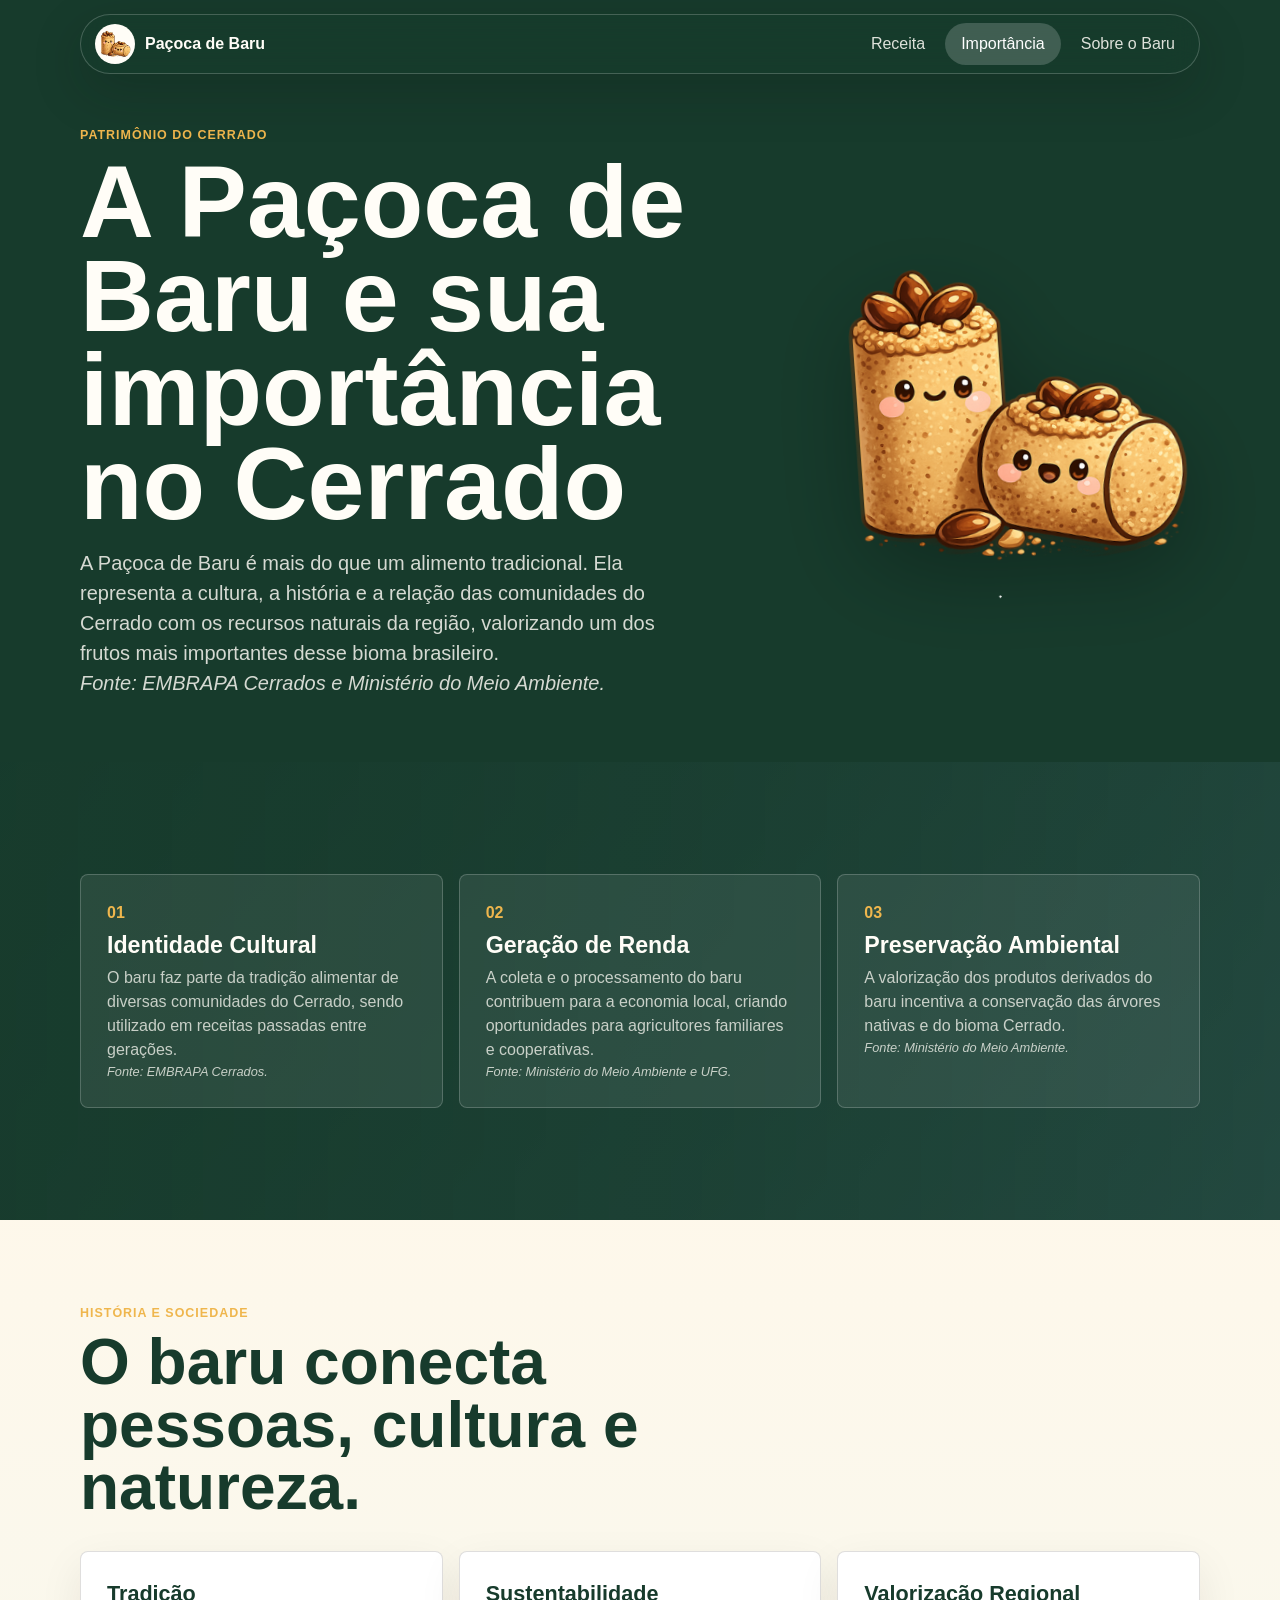
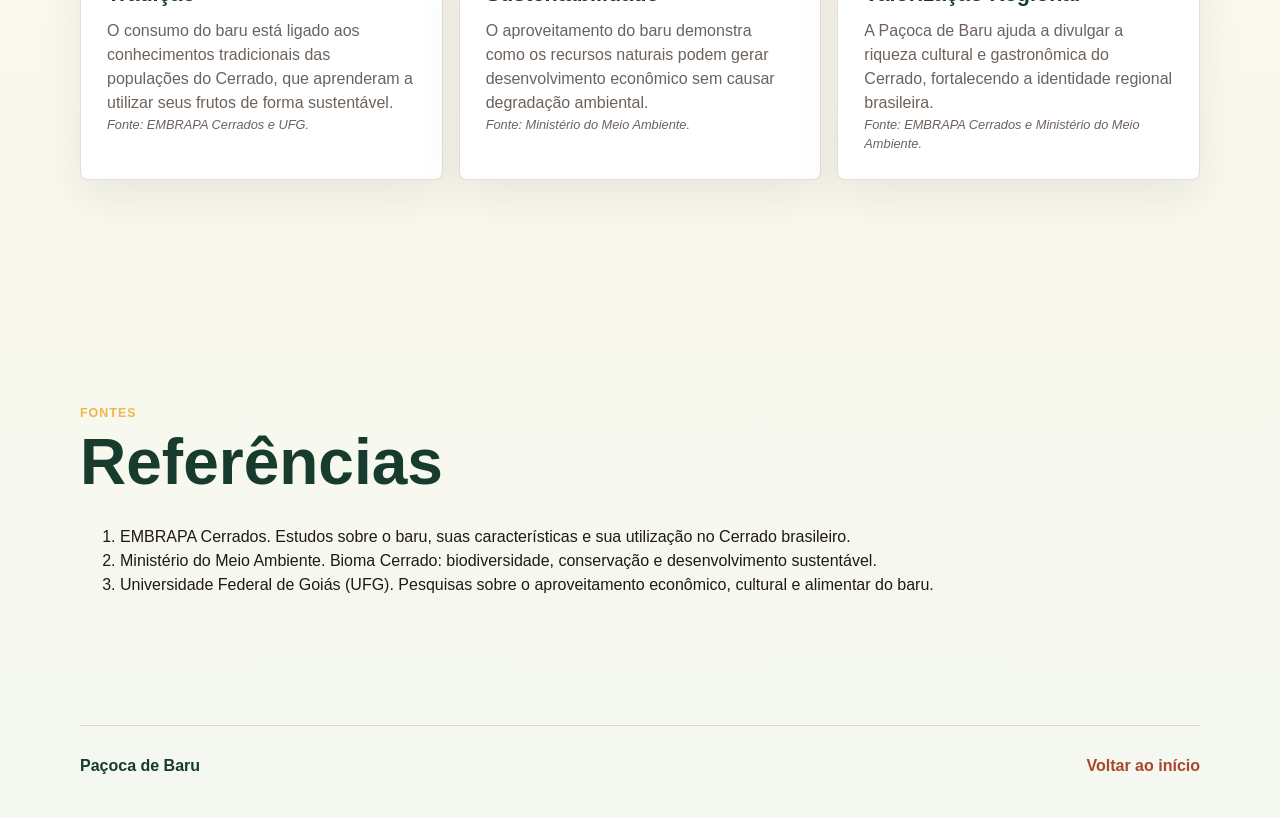
==== index.html @ 66dc529a "Add files via upload" ====
<!DOCTYPE html>
<html lang="pt-br">
<head>
    <meta charset="UTF-8">
    <meta name="viewport" content="width=device-width, initial-scale=1.0">
    <title>Importância da Paçoca de Baru</title>

    <link rel="stylesheet" href="style.css">
    <link rel="shortcut icon" href="imagens/paçoca.png" type="image/x-icon">
</head>
<body>

<header class="site-header">
    <nav class="nav" aria-label="Navegação principal">
        <a class="brand" href="index.html">
            <img src="imagens/paçoca.png" alt="">
            <span>Paçoca de Baru</span>
        </a>

        <button class="menu-toggle" type="button">
            <span></span>
            <span></span>
            <span></span>
        </button>

        <ul class="menu">
            <li><a href="sabores.html">Receita</a></li>
            <li><a class="is-active" href="index.html">Importância</a></li>
            <li><a href="pedido.html">Sobre o Baru</a></li>
        </ul>
    </nav>
</header>

<main>

    <section class="page-hero" aria-labelledby="baru-title">
        <div>
            <p class="eyebrow">Patrimônio do Cerrado</p>

            <h1 id="baru-title">
                A Paçoca de Baru e sua importância no Cerrado
            </h1>

            <p>
                A Paçoca de Baru é mais do que um alimento tradicional.
                Ela representa a cultura, a história e a relação das
                comunidades do Cerrado com os recursos naturais da região,
                valorizando um dos frutos mais importantes desse bioma
                brasileiro.
            </p>

            <p class="fonte">
                Fonte: EMBRAPA Cerrados e Ministério do Meio Ambiente.
            </p>
        </div>

        <img src="imagens/paçoca.png" alt="Paçoca de Baru">
    </section>

    <section class="section ingredients">

        <div class="ingredient-list">

            <article>
                <span>01</span>

                <h3>Identidade Cultural</h3>

                <p>
                    O baru faz parte da tradição alimentar de diversas
                    comunidades do Cerrado, sendo utilizado em receitas
                    passadas entre gerações.
                </p>

                <p class="fonte">
                    Fonte: EMBRAPA Cerrados.
                </p>
            </article>

            <article>
                <span>02</span>

                <h3>Geração de Renda</h3>

                <p>
                    A coleta e o processamento do baru contribuem para a
                    economia local, criando oportunidades para agricultores
                    familiares e cooperativas.
                </p>

                <p class="fonte">
                    Fonte: Ministério do Meio Ambiente e UFG.
                </p>
            </article>

            <article>
                <span>03</span>

                <h3>Preservação Ambiental</h3>

                <p>
                    A valorização dos produtos derivados do baru incentiva
                    a conservação das árvores nativas e do bioma Cerrado.
                </p>

                <p class="fonte">
                    Fonte: Ministério do Meio Ambiente.
                </p>
            </article>

        </div>

    </section>

    <section class="section detail-section">

        <div class="section-heading">
            <p class="section-kicker">História e Sociedade</p>

            <h2>
                O baru conecta pessoas, cultura e natureza.
            </h2>
        </div>

        <div class="detail-grid">

            <article>
                <h3>Tradição</h3>

                <p>
                    O consumo do baru está ligado aos conhecimentos
                    tradicionais das populações do Cerrado, que aprenderam
                    a utilizar seus frutos de forma sustentável.
                </p>

                <p class="fonte">
                    Fonte: EMBRAPA Cerrados e UFG.
                </p>
            </article>

            <article>
                <h3>Sustentabilidade</h3>

                <p>
                    O aproveitamento do baru demonstra como os recursos
                    naturais podem gerar desenvolvimento econômico sem
                    causar degradação ambiental.
                </p>

                <p class="fonte">
                    Fonte: Ministério do Meio Ambiente.
                </p>
            </article>

            <article>
                <h3>Valorização Regional</h3>

                <p>
                    A Paçoca de Baru ajuda a divulgar a riqueza cultural
                    e gastronômica do Cerrado, fortalecendo a identidade
                    regional brasileira.
                </p>

                <p class="fonte">
                    Fonte: EMBRAPA Cerrados e Ministério do Meio Ambiente.
                </p>
            </article>

        </div>

    </section>

    <section class="section">

        <div class="section-heading">
            <p class="section-kicker">Fontes</p>
            <h2>Referências</h2>
        </div>

        <ol>
            <li>
                EMBRAPA Cerrados. Estudos sobre o baru, suas características
                e sua utilização no Cerrado brasileiro.
            </li>

            <li>
                Ministério do Meio Ambiente. Bioma Cerrado:
                biodiversidade, conservação e desenvolvimento sustentável.
            </li>

            <li>
                Universidade Federal de Goiás (UFG). Pesquisas sobre
                o aproveitamento econômico, cultural e alimentar do baru.
            </li>
        </ol>

    </section>

</main>

<footer class="footer">
    <p>Paçoca de Baru</p>
    <a href="index.html">Voltar ao início</a>
</footer>

<script src="script.js"></script>

</body>
</html>
---- style.css ----
:root {
    --ink: #211914;
    --muted: #6d625b;
    --paper: #fffdf7;
    --cream: #fff4df;
    --leaf: #265a40;
    --leaf-dark: #173b2c;
    --leaf-soft: #e5efe5;
    --baru: #d9643d;
    --baru-dark: #a9462c;
    --cocoa: #57362b;
    --gold: #efb64d;
    --sky: #4d7886;
    --line: rgba(33, 25, 20, 0.14);
    --shadow: 0 22px 60px rgba(29, 22, 17, 0.14);
    --shadow-strong: 0 26px 70px rgba(16, 28, 21, 0.2);
    --focus: 0 0 0 4px rgba(239, 182, 77, 0.26);
}

* {
    box-sizing: border-box;
}

html {
    scroll-behavior: smooth;
}

body {
    margin: 0;
    color: var(--ink);
    background:
        linear-gradient(180deg, #fffdf7 0%, #fff8ea 44%, #f4f8f0 100%);
    font-family: Arial, Helvetica, sans-serif;
    line-height: 1.5;
}

body.menu-open {
    overflow: hidden;
}

img {
    display: block;
    max-width: 100%;
}

a {
    color: inherit;
    text-decoration: none;
}

::selection {
    color: #fffdf7;
    background: var(--baru-dark);
}

button,
input,
select {
    font: inherit;
}

.site-header {
    position: fixed;
    z-index: 20;
    top: 0;
    left: 0;
    width: 100%;
    padding: 14px clamp(16px, 4vw, 48px);
    transition: padding 180ms ease;
}

.site-header.is-scrolled {
    padding-top: 8px;
}

.nav {
    width: min(1120px, 100%);
    min-height: 58px;
    margin: 0 auto;
    padding: 8px 8px 8px 14px;
    display: flex;
    align-items: center;
    justify-content: space-between;
    gap: 16px;
    color: #fffdf7;
    background: rgba(23, 59, 44, 0.78);
    border: 1px solid rgba(255, 255, 255, 0.2);
    border-radius: 999px;
    backdrop-filter: blur(16px);
    box-shadow: 0 18px 50px rgba(12, 25, 18, 0.22);
    transition: background 180ms ease, border-color 180ms ease, box-shadow 180ms ease;
}

.site-header.is-scrolled .nav {
    background: rgba(23, 59, 44, 0.92);
    border-color: rgba(255, 255, 255, 0.26);
    box-shadow: 0 18px 48px rgba(12, 25, 18, 0.28);
}

.brand {
    min-width: 0;
    display: inline-flex;
    align-items: center;
    gap: 10px;
    font-size: 1rem;
    font-weight: 800;
    letter-spacing: 0;
}

.brand img {
    width: 40px;
    height: 40px;
    padding: 3px;
    object-fit: contain;
    background: #fffdf7;
    border-radius: 50%;
}

.menu {
    margin: 0;
    padding: 0;
    display: flex;
    align-items: center;
    gap: 4px;
    list-style: none;
}

.menu a {
    display: inline-flex;
    align-items: center;
    justify-content: center;
    min-height: 42px;
    padding: 0 16px;
    color: rgba(255, 253, 247, 0.86);
    border-radius: 999px;
    transition: background 160ms ease, color 160ms ease;
}

.menu a:hover,
.menu a:focus-visible {
    color: #fff;
    background: rgba(255, 255, 255, 0.14);
    outline: none;
}

.menu a.is-active {
    color: #fff;
    background: rgba(255, 255, 255, 0.18);
}

.menu-toggle {
    width: 44px;
    height: 44px;
    display: none;
    align-items: center;
    justify-content: center;
    flex-direction: column;
    gap: 5px;
    color: #fff;
    background: rgba(255, 255, 255, 0.13);
    border: 0;
    border-radius: 50%;
    cursor: pointer;
}

.menu-toggle span {
    width: 18px;
    height: 2px;
    background: currentColor;
    border-radius: 999px;
    transition: transform 180ms ease, opacity 180ms ease;
}

.menu-toggle[aria-expanded="true"] span:nth-child(1) {
    transform: translateY(7px) rotate(45deg);
}

.menu-toggle[aria-expanded="true"] span:nth-child(2) {
    opacity: 0;
}

.menu-toggle[aria-expanded="true"] span:nth-child(3) {
    transform: translateY(-7px) rotate(-45deg);
}

.hero {
    position: relative;
    min-height: 86svh;
    padding: 110px clamp(20px, 7vw, 96px) 64px;
    display: flex;
    align-items: center;
    overflow: hidden;
    color: #fffdf7;
    background:
        linear-gradient(110deg, rgba(18, 43, 32, 0.98) 0%, rgba(21, 70, 49, 0.93) 52%, rgba(93, 54, 36, 0.76) 100%),
        repeating-linear-gradient(90deg, rgba(255, 255, 255, 0.055) 0 1px, transparent 1px 86px),
        var(--leaf-dark);
}

.hero::before {
    content: "";
    position: absolute;
    inset: auto 0 0;
    height: 42%;
    background:
        linear-gradient(180deg, transparent, rgba(9, 22, 16, 0.3)),
        repeating-linear-gradient(-6deg, rgba(255, 253, 247, 0.08) 0 2px, transparent 2px 24px);
    opacity: 0.58;
    pointer-events: none;
}

.hero-art {
    position: absolute;
    right: max(-52px, -4vw);
    bottom: -22px;
    width: min(52vw, 580px);
    min-width: 360px;
    opacity: 0.88;
    filter: drop-shadow(0 34px 54px rgba(0, 0, 0, 0.34));
    transform: rotate(-5deg);
    animation: productFloat 7s ease-in-out infinite;
}

.hero-shade {
    position: absolute;
    inset: 0;
    background:
        linear-gradient(90deg, rgba(15, 34, 25, 0.38), rgba(15, 34, 25, 0.08) 58%, rgba(15, 34, 25, 0.42)),
        linear-gradient(180deg, rgba(15, 34, 25, 0.1), rgba(15, 34, 25, 0.42));
}

.hero-content {
    position: relative;
    z-index: 2;
    width: min(680px, 100%);
}

.hero-badge {
    width: fit-content;
    max-width: 100%;
    margin-bottom: 18px;
    padding: 8px 12px;
    display: inline-flex;
    align-items: center;
    gap: 10px;
    color: #fffdf7;
    background: rgba(255, 255, 255, 0.12);
    border: 1px solid rgba(255, 255, 255, 0.2);
    border-radius: 999px;
    box-shadow: 0 14px 34px rgba(9, 22, 16, 0.16);
    backdrop-filter: blur(12px);
}

.hero-badge span {
    padding: 4px 8px;
    color: var(--leaf-dark);
    background: var(--gold);
    border-radius: 999px;
    font-size: 0.74rem;
    font-weight: 900;
    text-transform: uppercase;
}

.hero-badge strong {
    min-width: 0;
    font-size: 0.88rem;
}

.eyebrow,
.section-kicker,
.tag {
    margin: 0;
    color: var(--gold);
    font-size: 0.78rem;
    font-weight: 800;
    letter-spacing: 0.08em;
    text-transform: uppercase;
}

.hero h1 {
    max-width: 10ch;
    margin: 10px 0 14px;
    font-size: clamp(3.3rem, 10vw, 7.8rem);
    line-height: 0.88;
    letter-spacing: 0;
}

.hero-copy {
    max-width: 620px;
    margin: 0;
    color: rgba(255, 253, 247, 0.88);
    font-size: clamp(1.05rem, 2.2vw, 1.35rem);
}

.hero-actions {
    margin-top: 28px;
    display: flex;
    flex-wrap: wrap;
    gap: 12px;
}

.button {
    min-height: 48px;
    padding: 0 22px;
    display: inline-flex;
    align-items: center;
    justify-content: center;
    border: 1px solid transparent;
    border-radius: 999px;
    font-weight: 800;
    cursor: pointer;
    transition: transform 160ms ease, box-shadow 160ms ease, background 160ms ease;
}

.button:hover,
.button:focus-visible,
.select-flavor:hover,
.select-flavor:focus-visible {
    transform: translateY(-2px);
    outline: none;
}

.button:focus-visible,
.select-flavor:focus-visible,
.menu-toggle:focus-visible {
    box-shadow: var(--focus);
}

.button.primary {
    color: var(--leaf-dark);
    background: var(--gold);
    box-shadow: 0 14px 32px rgba(239, 182, 77, 0.3);
}

.button.ghost {
    color: #fffdf7;
    border-color: rgba(255, 255, 255, 0.35);
    background: rgba(255, 255, 255, 0.1);
}

.button.full {
    width: 100%;
}

.hero-facts {
    max-width: 560px;
    margin: 34px 0 0;
    display: grid;
    grid-template-columns: repeat(3, minmax(0, 1fr));
    gap: 10px;
}

.hero-facts div {
    padding: 16px;
    border: 1px solid rgba(255, 255, 255, 0.18);
    border-radius: 8px;
    background: rgba(255, 255, 255, 0.09);
}

.hero-facts dt {
    font-size: clamp(1.35rem, 3vw, 2rem);
    font-weight: 900;
}

.hero-facts dd {
    margin: 0;
    color: rgba(255, 253, 247, 0.72);
}

.page-hero {
    min-height: 560px;
    padding: 126px max(20px, calc((100vw - 1120px) / 2)) 64px;
    display: grid;
    grid-template-columns: minmax(0, 1fr) minmax(260px, 380px);
    gap: clamp(24px, 7vw, 86px);
    align-items: center;
    color: #fffdf7;
    background: var(--leaf-dark);
    overflow: hidden;
}

.page-hero.compact {
    min-height: 500px;
}

.page-hero h1 {
    max-width: 11ch;
    margin: 10px 0 16px;
    font-size: clamp(3rem, 8vw, 6.4rem);
    line-height: 0.92;
    letter-spacing: 0;
}

.page-hero p:not(.eyebrow) {
    max-width: 620px;
    margin: 0;
    color: rgba(255, 253, 247, 0.82);
    font-size: clamp(1.03rem, 2.2vw, 1.25rem);
}

.page-hero img {
    width: 100%;
    min-width: 260px;
    filter: drop-shadow(0 28px 44px rgba(0, 0, 0, 0.28));
    transform: rotate(-4deg);
}

.story-band {
    width: min(1120px, calc(100% - 40px));
    margin: 28px auto 0;
    padding: clamp(24px, 5vw, 44px) 0;
    display: grid;
    grid-template-columns: 0.9fr 1.1fr;
    gap: clamp(22px, 6vw, 80px);
    align-items: start;
    border-bottom: 1px solid var(--line);
}

.story-band h2,
.section-heading h2,
.order-copy h2 {
    margin: 8px 0 0;
    color: var(--ink);
    font-size: clamp(2rem, 5vw, 4.4rem);
    line-height: 0.98;
    letter-spacing: 0;
}

.story-copy > p {
    margin: 0;
    color: var(--muted);
    font-size: clamp(1rem, 2vw, 1.2rem);
}

.story-points {
    margin: 22px 0 0;
    padding: 0;
    display: grid;
    gap: 10px;
    list-style: none;
}

.story-points li {
    padding: 14px 16px;
    display: grid;
    grid-template-columns: minmax(140px, 0.45fr) 1fr;
    gap: 16px;
    align-items: center;
    background: rgba(255, 255, 255, 0.72);
    border: 1px solid var(--line);
    border-radius: 8px;
}

.story-points strong {
    color: var(--leaf-dark);
}

.story-points span {
    color: var(--muted);
}

.section {
    width: min(1120px, calc(100% - 40px));
    margin: 0 auto;
    padding: clamp(64px, 10vw, 112px) 0;
}

.section-heading {
    max-width: 690px;
    margin-bottom: 32px;
}

.section-heading h2 {
    color: var(--leaf-dark);
}

.quick-grid {
    display: grid;
    grid-template-columns: repeat(3, minmax(0, 1fr));
    gap: 18px;
}

.quick-card {
    min-height: 300px;
    padding: 24px;
    display: flex;
    flex-direction: column;
    justify-content: flex-end;
    overflow: hidden;
    position: relative;
    color: #fffdf7;
    background: var(--leaf);
    border-radius: 8px;
    box-shadow: 0 16px 44px rgba(33, 25, 20, 0.1);
    transition: transform 180ms ease, box-shadow 180ms ease;
}

.quick-card:hover,
.quick-card:focus-visible {
    transform: translateY(-4px);
    box-shadow: 0 22px 60px rgba(33, 25, 20, 0.16);
    outline: none;
}

.quick-card:nth-child(2) {
    background: var(--sky);
}

.quick-card:nth-child(3) {
    background: var(--baru-dark);
}

.quick-card img {
    position: absolute;
    top: 18px;
    right: -24px;
    width: 190px;
    opacity: 0.42;
    transform: rotate(-10deg);
}

.quick-card span {
    position: relative;
    z-index: 1;
    font-size: 1.6rem;
    font-weight: 900;
}

.quick-card p {
    position: relative;
    z-index: 1;
    max-width: 24ch;
    margin: 8px 0 0;
    color: rgba(255, 253, 247, 0.76);
}

.craft-section {
    padding-bottom: clamp(44px, 7vw, 82px);
}

.craft-grid {
    display: grid;
    grid-template-columns: repeat(3, minmax(0, 1fr));
    gap: 16px;
}

.craft-card {
    position: relative;
    min-height: 240px;
    padding: 26px;
    overflow: hidden;
    color: #fffdf7;
    background:
        linear-gradient(180deg, rgba(23, 59, 44, 0.94), rgba(21, 50, 38, 0.98)),
        var(--leaf-dark);
    border: 1px solid rgba(255, 255, 255, 0.16);
    border-radius: 8px;
    box-shadow: var(--shadow-strong);
}

.craft-card::after {
    content: "";
    position: absolute;
    right: -24px;
    bottom: -30px;
    width: 150px;
    height: 150px;
    background: repeating-linear-gradient(45deg, rgba(239, 182, 77, 0.3) 0 5px, transparent 5px 16px);
    transform: rotate(8deg);
    opacity: 0.5;
}

.craft-card:nth-child(2) {
    background:
        linear-gradient(180deg, rgba(77, 120, 134, 0.94), rgba(37, 74, 86, 0.98)),
        var(--sky);
}

.craft-card:nth-child(3) {
    background:
        linear-gradient(180deg, rgba(169, 70, 44, 0.95), rgba(101, 49, 33, 0.98)),
        var(--baru-dark);
}

.craft-card span,
.craft-card h3,
.craft-card p {
    position: relative;
    z-index: 1;
}

.craft-card span {
    color: var(--gold);
    font-weight: 900;
}

.craft-card h3 {
    margin: 46px 0 10px;
    font-size: 1.55rem;
    line-height: 1.08;
}

.craft-card p {
    max-width: 27ch;
    margin: 0;
    color: rgba(255, 253, 247, 0.78);
}

.taste-note {
    margin-top: 18px;
    padding: 18px 20px;
    display: flex;
    align-items: center;
    justify-content: space-between;
    gap: 14px;
    color: var(--leaf-dark);
    background: var(--leaf-soft);
    border: 1px solid rgba(38, 90, 64, 0.18);
    border-radius: 8px;
}

.taste-note a {
    min-height: 42px;
    padding: 0 16px;
    display: inline-flex;
    align-items: center;
    justify-content: center;
    flex: 0 0 auto;
    color: #fffdf7;
    background: var(--leaf);
    border-radius: 999px;
    font-weight: 800;
}

.flavor-grid {
    display: grid;
    grid-template-columns: repeat(3, minmax(0, 1fr));
    gap: 18px;
}

.flavor-card {
    min-width: 0;
    display: flex;
    flex-direction: column;
    overflow: hidden;
    background: #fff;
    border: 1px solid var(--line);
    border-radius: 8px;
    box-shadow: 0 16px 44px rgba(33, 25, 20, 0.08);
    transition: transform 180ms ease, box-shadow 180ms ease, border-color 180ms ease;
}

.flavor-card.is-selected {
    border-color: rgba(38, 90, 64, 0.52);
    box-shadow: 0 20px 60px rgba(38, 90, 64, 0.18);
    transform: translateY(-4px);
}

.flavor-image {
    min-height: 210px;
    display: grid;
    place-items: center;
    background: linear-gradient(135deg, #fff4df, #f7c36b);
}

.flavor-image.cocoa {
    background: linear-gradient(135deg, #f5e8dd, #8a5040);
}

.flavor-image.crunch {
    background: linear-gradient(135deg, #eef4e5, #4d7886);
}

.flavor-image img {
    width: 72%;
    max-height: 210px;
    object-fit: contain;
    filter: drop-shadow(0 18px 28px rgba(33, 25, 20, 0.18));
}

.flavor-content {
    padding: 22px;
    display: flex;
    flex: 1;
    flex-direction: column;
}

.flavor-content h3,
.ingredient-list h3 {
    margin: 8px 0 8px;
    font-size: 1.45rem;
    line-height: 1.1;
}

.flavor-content p:not(.tag),
.ingredient-list p,
.order-copy p {
    margin: 0;
    color: var(--muted);
}

.select-flavor {
    min-height: 44px;
    margin-top: auto;
    padding: 0 18px;
    display: inline-flex;
    align-items: center;
    justify-content: center;
    color: #fff;
    background: var(--leaf);
    border: 0;
    border-radius: 999px;
    font-weight: 800;
    cursor: pointer;
    transition: transform 160ms ease, background 160ms ease;
}

.select-flavor:hover,
.select-flavor:focus-visible {
    background: var(--leaf-dark);
}

.ingredients {
    width: 100%;
    max-width: none;
    padding-inline: max(20px, calc((100vw - 1120px) / 2));
    color: #fffdf7;
    background:
        linear-gradient(90deg, rgba(23, 59, 44, 0.94), rgba(23, 59, 44, 0.78)),
        linear-gradient(135deg, var(--leaf-dark), var(--sky));
}

.ingredients .section-heading h2,
.ingredients .ingredient-list h3 {
    color: #fffdf7;
}

.ingredient-list {
    display: grid;
    grid-template-columns: repeat(3, minmax(0, 1fr));
    gap: 16px;
}

.ingredient-list article {
    padding: 26px;
    border: 1px solid rgba(255, 255, 255, 0.2);
    border-radius: 8px;
    background: rgba(255, 255, 255, 0.08);
}

.ingredient-list span {
    color: var(--gold);
    font-weight: 900;
}

.ingredient-list p {
    color: rgba(255, 253, 247, 0.74);
}

.detail-section {
    padding-top: clamp(54px, 8vw, 84px);
}

.detail-grid {
    display: grid;
    grid-template-columns: repeat(3, minmax(0, 1fr));
    gap: 16px;
}

.detail-grid article {
    padding: 26px;
    background: #fff;
    border: 1px solid var(--line);
    border-radius: 8px;
    box-shadow: 0 16px 44px rgba(33, 25, 20, 0.08);
}

.detail-grid h3 {
    margin: 0 0 8px;
    color: var(--leaf-dark);
    font-size: 1.35rem;
}

.detail-grid p {
    margin: 0;
    color: var(--muted);
}

.order-section {
    display: grid;
    grid-template-columns: 0.88fr 1fr;
    gap: clamp(28px, 7vw, 84px);
    align-items: start;
}

.order-copy {
    position: sticky;
    top: 110px;
}

.order-card {
    padding: clamp(22px, 4vw, 36px);
    background: #fff;
    border: 1px solid var(--line);
    border-radius: 8px;
    box-shadow: var(--shadow);
}

.field,
.field-group {
    margin-bottom: 18px;
}

.field-group {
    display: grid;
    grid-template-columns: 1fr 150px;
    gap: 14px;
}

label {
    display: block;
    margin-bottom: 8px;
    color: var(--leaf-dark);
    font-size: 0.9rem;
    font-weight: 800;
}

input,
select {
    width: 100%;
    min-height: 48px;
    padding: 0 14px;
    color: var(--ink);
    background: #fffdf7;
    border: 1px solid var(--line);
    border-radius: 8px;
    outline: none;
    transition: border-color 160ms ease, box-shadow 160ms ease;
}

input:focus,
select:focus {
    border-color: var(--leaf);
    box-shadow: 0 0 0 4px rgba(38, 90, 64, 0.12);
}

.summary {
    min-height: 78px;
    margin: 8px 0 18px;
    padding: 16px 18px;
    display: flex;
    align-items: center;
    justify-content: space-between;
    gap: 14px;
    color: #fffdf7;
    background: var(--leaf-dark);
    border-radius: 8px;
}

.summary span {
    color: rgba(255, 253, 247, 0.72);
}

.summary strong {
    font-size: clamp(1.4rem, 4vw, 2.2rem);
    white-space: nowrap;
}

.form-message {
    min-height: 24px;
    margin: 14px 0 0;
    color: var(--leaf);
    font-weight: 800;
}

.form-message.is-error {
    color: var(--baru-dark);
}

.form-message.is-success {
    color: var(--leaf);
}

.footer {
    width: min(1120px, calc(100% - 40px));
    margin: 0 auto;
    padding: 28px 0 40px;
    display: flex;
    justify-content: space-between;
    gap: 16px;
    color: var(--muted);
    border-top: 1px solid var(--line);
}

.footer p {
    margin: 0;
    font-weight: 800;
    color: var(--leaf-dark);
}

.footer a {
    font-weight: 800;
    color: var(--baru-dark);
}

.reveal {
    opacity: 0;
    transform: translateY(18px);
    transition: opacity 520ms ease, transform 520ms ease;
}

.reveal.is-visible {
    opacity: 1;
    transform: translateY(0);
}

@keyframes productFloat {
    0%,
    100% {
        transform: translateY(0) rotate(-5deg);
    }

    50% {
        transform: translateY(-12px) rotate(-3deg);
    }
}

@media (max-width: 880px) {
    .hero {
        min-height: 88svh;
        padding-top: 104px;
    }

    .hero-art {
        right: 50%;
        bottom: -70px;
        width: 520px;
        min-width: 360px;
        opacity: 0.34;
        animation: none;
        transform: translateX(54%) rotate(-8deg);
    }

    .story-band,
    .order-section {
        grid-template-columns: 1fr;
    }

    .page-hero {
        min-height: auto;
        grid-template-columns: 1fr;
        padding-top: 112px;
    }

    .page-hero img {
        width: min(420px, 82vw);
        justify-self: end;
    }

    .flavor-grid,
    .ingredient-list,
    .quick-grid,
    .craft-grid,
    .detail-grid {
        grid-template-columns: 1fr;
    }

    .flavor-card {
        display: grid;
        grid-template-columns: 180px 1fr;
    }

    .flavor-image {
        min-height: 100%;
    }

    .flavor-image img {
        width: 86%;
    }

    .order-copy {
        position: static;
    }
}

@media (max-width: 680px) {
    .site-header {
        padding: 10px 12px;
    }

    .nav {
        min-height: 56px;
        padding-left: 10px;
        border-radius: 28px;
    }

    .menu-toggle {
        display: inline-flex;
    }

    .menu {
        position: fixed;
        top: 78px;
        right: 12px;
        left: 12px;
        padding: 12px;
        display: grid;
        gap: 4px;
        background: rgba(23, 59, 44, 0.96);
        border: 1px solid rgba(255, 255, 255, 0.18);
        border-radius: 8px;
        box-shadow: 0 24px 50px rgba(0, 0, 0, 0.24);
        transform: translateY(-10px);
        opacity: 0;
        pointer-events: none;
        transition: opacity 180ms ease, transform 180ms ease;
    }

    .menu.is-open {
        transform: translateY(0);
        opacity: 1;
        pointer-events: auto;
    }

    .menu a {
        justify-content: flex-start;
        border-radius: 8px;
    }

    .hero {
        min-height: 86svh;
        padding: 100px 20px 44px;
    }

    .page-hero {
        padding: 100px 20px 44px;
    }

    .page-hero h1 {
        max-width: 9ch;
    }

    .hero h1 {
        max-width: 8ch;
    }

    .hero-badge {
        width: 100%;
        align-items: flex-start;
        flex-direction: column;
        border-radius: 8px;
    }

    .hero-copy {
        max-width: 34ch;
    }

    .hero-actions {
        gap: 10px;
    }

    .button {
        width: 100%;
    }

    .hero-facts {
        grid-template-columns: 1fr;
        margin-top: 24px;
    }

    .hero-facts div {
        display: flex;
        align-items: baseline;
        justify-content: space-between;
        gap: 14px;
        padding: 12px 14px;
    }

    .story-band,
    .section,
    .footer {
        width: min(100% - 28px, 1120px);
    }

    .story-points li {
        grid-template-columns: 1fr;
        gap: 4px;
    }

    .flavor-card {
        display: flex;
    }

    .flavor-image {
        min-height: 190px;
    }

    .quick-card {
        min-height: 230px;
    }

    .field-group {
        grid-template-columns: 1fr;
    }

    .summary {
        align-items: flex-start;
        flex-direction: column;
    }

    .taste-note {
        align-items: stretch;
        flex-direction: column;
    }

    .taste-note a {
        width: 100%;
    }

    .footer {
        flex-direction: column;
    }
}

@media (prefers-reduced-motion: reduce) {
    *,
    *::before,
    *::after {
        scroll-behavior: auto !important;
        transition-duration: 0.001ms !important;
        animation-duration: 0.001ms !important;
    }

    .reveal {
        opacity: 1;
        transform: none;
    }
}


/* ===== GALERIA DA RECEITA ===== */

.flavor-grid{
    display:grid;
    grid-template-columns:repeat(auto-fit,minmax(320px,1fr));
    gap:24px;
}

.flavor-card{
    background:#fff;
    border-radius:16px;
    overflow:hidden;
    box-shadow:0 8px 25px rgba(0,0,0,.12);
    transition:all .3s ease;
}

.flavor-card:hover{
    transform:translateY(-8px);
    box-shadow:0 14px 35px rgba(0,0,0,.18);
}

.flavor-image{
    width:100%;
    height:280px;
    overflow:hidden;
    background:#f5f5f5;
}

.flavor-image img{
    width:100%;
    height:100%;
    object-fit:cover;
    max-height:none;
    filter:none;
}

.flavor-content{
    padding:24px;
}

.flavor-content h3{
    margin-bottom:12px;
    color:var(--leaf-dark);
}

.flavor-content p{
    color:var(--muted);
    line-height:1.7;
}

@media(max-width:880px){
    .flavor-card{
        display:flex;
        flex-direction:column;
    }

    .flavor-image{
        height:240px;
    }
}

@media(max-width:680px){
    .flavor-image{
        height:200px;
    }
}
.fonte{
    margin-top:8px;
    font-size:0.8rem;
    color:#777;
    font-style:italic;
}
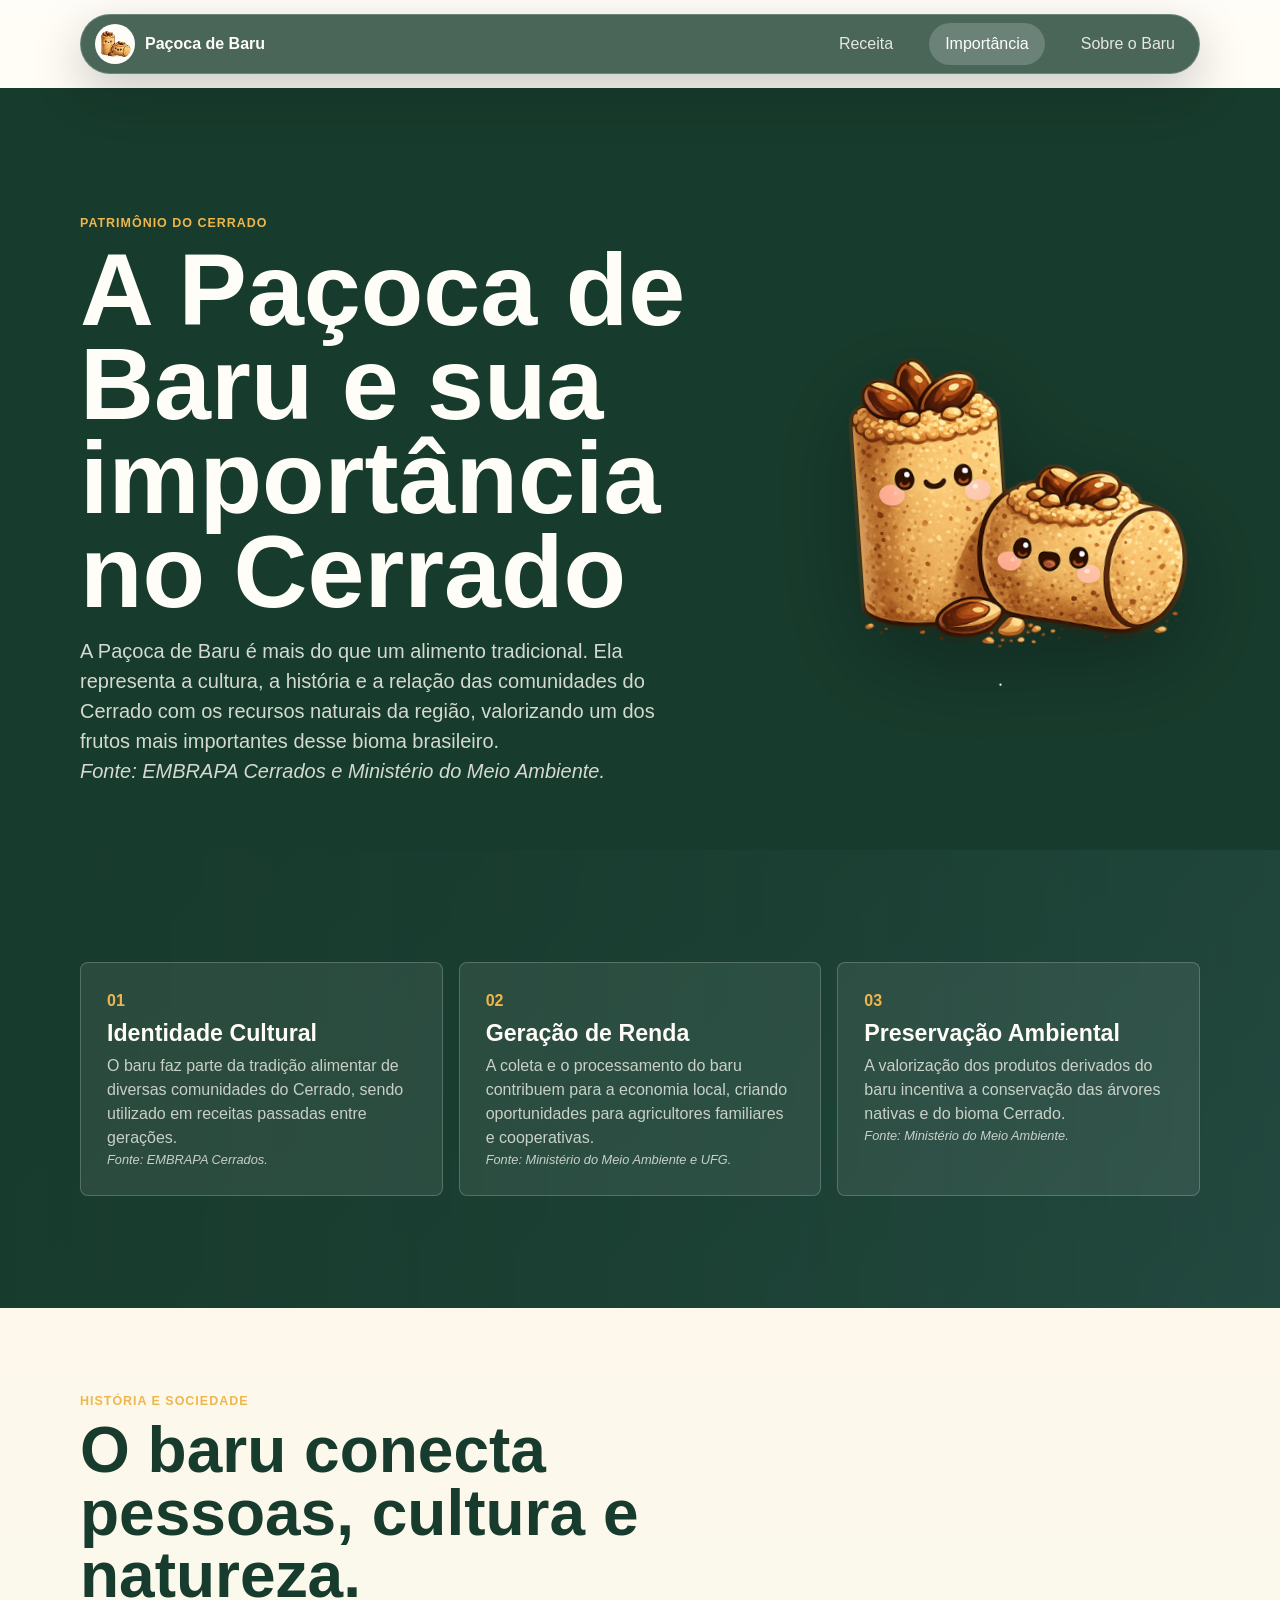
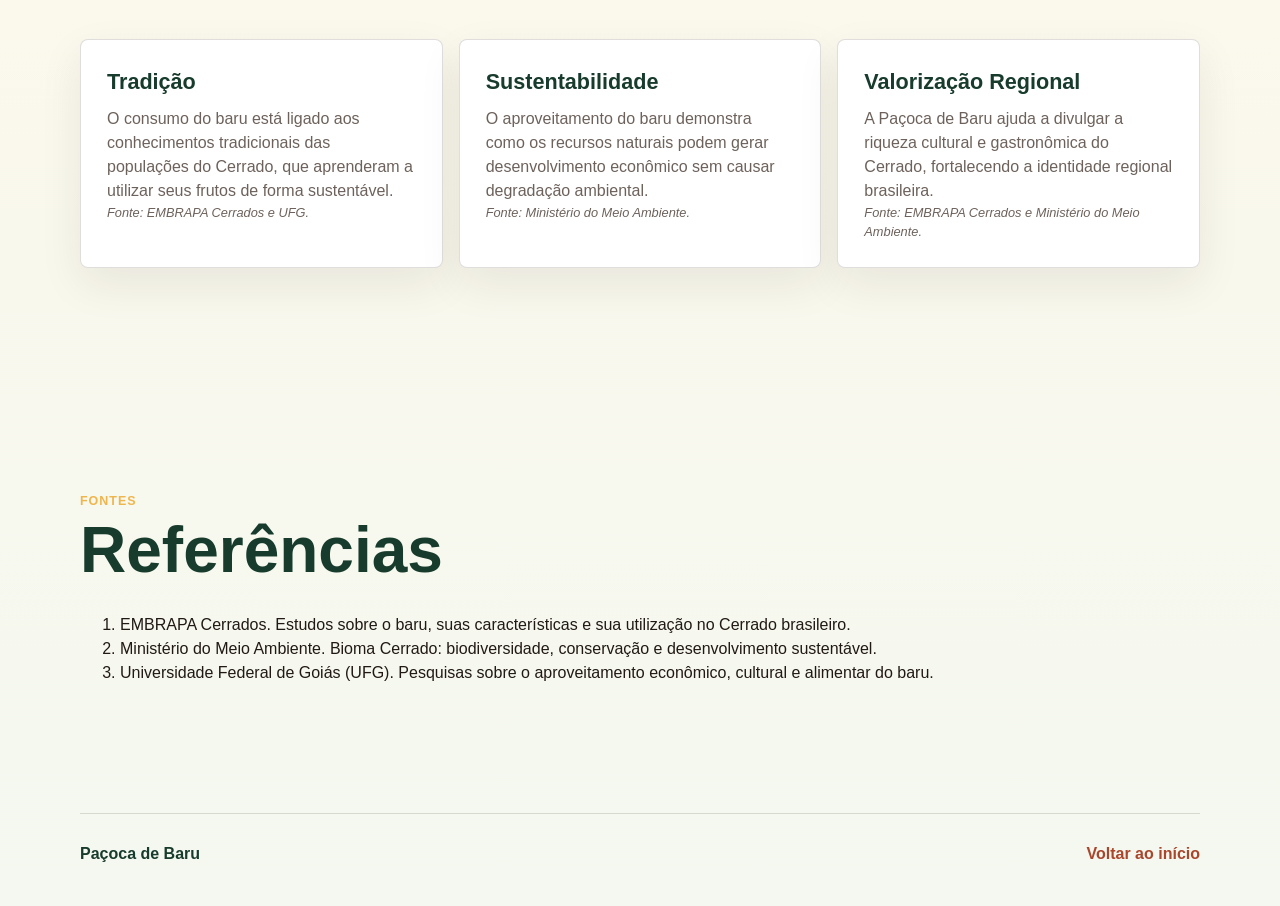
==== commit d94b526e: "Update index.html" ====
--- a/index.html
+++ b/index.html
@@ -17,13 +17,13 @@
             <span>Paçoca de Baru</span>
         </a>
 
-        <button class="menu-toggle" type="button">
+        <button class="menu-toggle" type="button" aria-label="Abrir menu" aria-expanded="false" aria-controls="menu">
             <span></span>
             <span></span>
             <span></span>
         </button>
 
-        <ul class="menu">
+        <ul class="menu" id="menu">
             <li><a href="sabores.html">Receita</a></li>
             <li><a class="is-active" href="index.html">Importância</a></li>
             <li><a href="pedido.html">Sobre o Baru</a></li>
--- a/style.css
+++ b/style.css
@@ -60,8 +60,8 @@
 }
 
 .site-header {
-    position: fixed;
-    z-index: 20;
+    position: relative;
+    z-index: 9999;
     top: 0;
     left: 0;
     width: 100%;
@@ -1209,4 +1209,81 @@
     font-size:0.8rem;
     color:#777;
     font-style:italic;
-}+}
+
+/* MENU MOBILE */
+
+.menu{
+    display:flex;
+    gap:20px;
+    list-style:none;
+    margin:0;
+    padding:0;
+}
+
+.menu-toggle{
+    display:none;
+}
+
+@media(max-width:768px){
+
+    .menu-toggle{
+        display:flex;
+        flex-direction:column;
+        justify-content:center;
+        gap:5px;
+        background:none;
+        border:none;
+        cursor:pointer;
+        z-index:1001;
+    }
+
+    .menu-toggle span{
+        width:30px;
+        height:3px;
+        background:#fff;
+        border-radius:5px;
+        transition:.3s;
+    }
+
+    .menu{
+        display:none;
+        position:fixed;
+        top:80px;
+        right:10px;
+        width:220px;
+        background:#173b2c;
+        padding:15px;
+        border-radius:12px;
+        flex-direction:column;
+        box-shadow:0 5px 20px rgba(0,0,0,.3);
+        z-index:9999;
+    }
+
+    .menu.active{
+        display:flex !important;
+    }
+
+    .menu li{
+        width:100%;
+    }
+
+    .menu a{
+        display:block;
+        color:#fff;
+        padding:12px;
+        text-decoration:none;
+    }
+
+    .menu-toggle.active span:nth-child(1){
+        transform:rotate(45deg) translate(6px,6px);
+    }
+
+    .menu-toggle.active span:nth-child(2){
+        opacity:0;
+    }
+
+    .menu-toggle.active span:nth-child(3){
+        transform:rotate(-45deg) translate(6px,-6px);
+    }
+}
